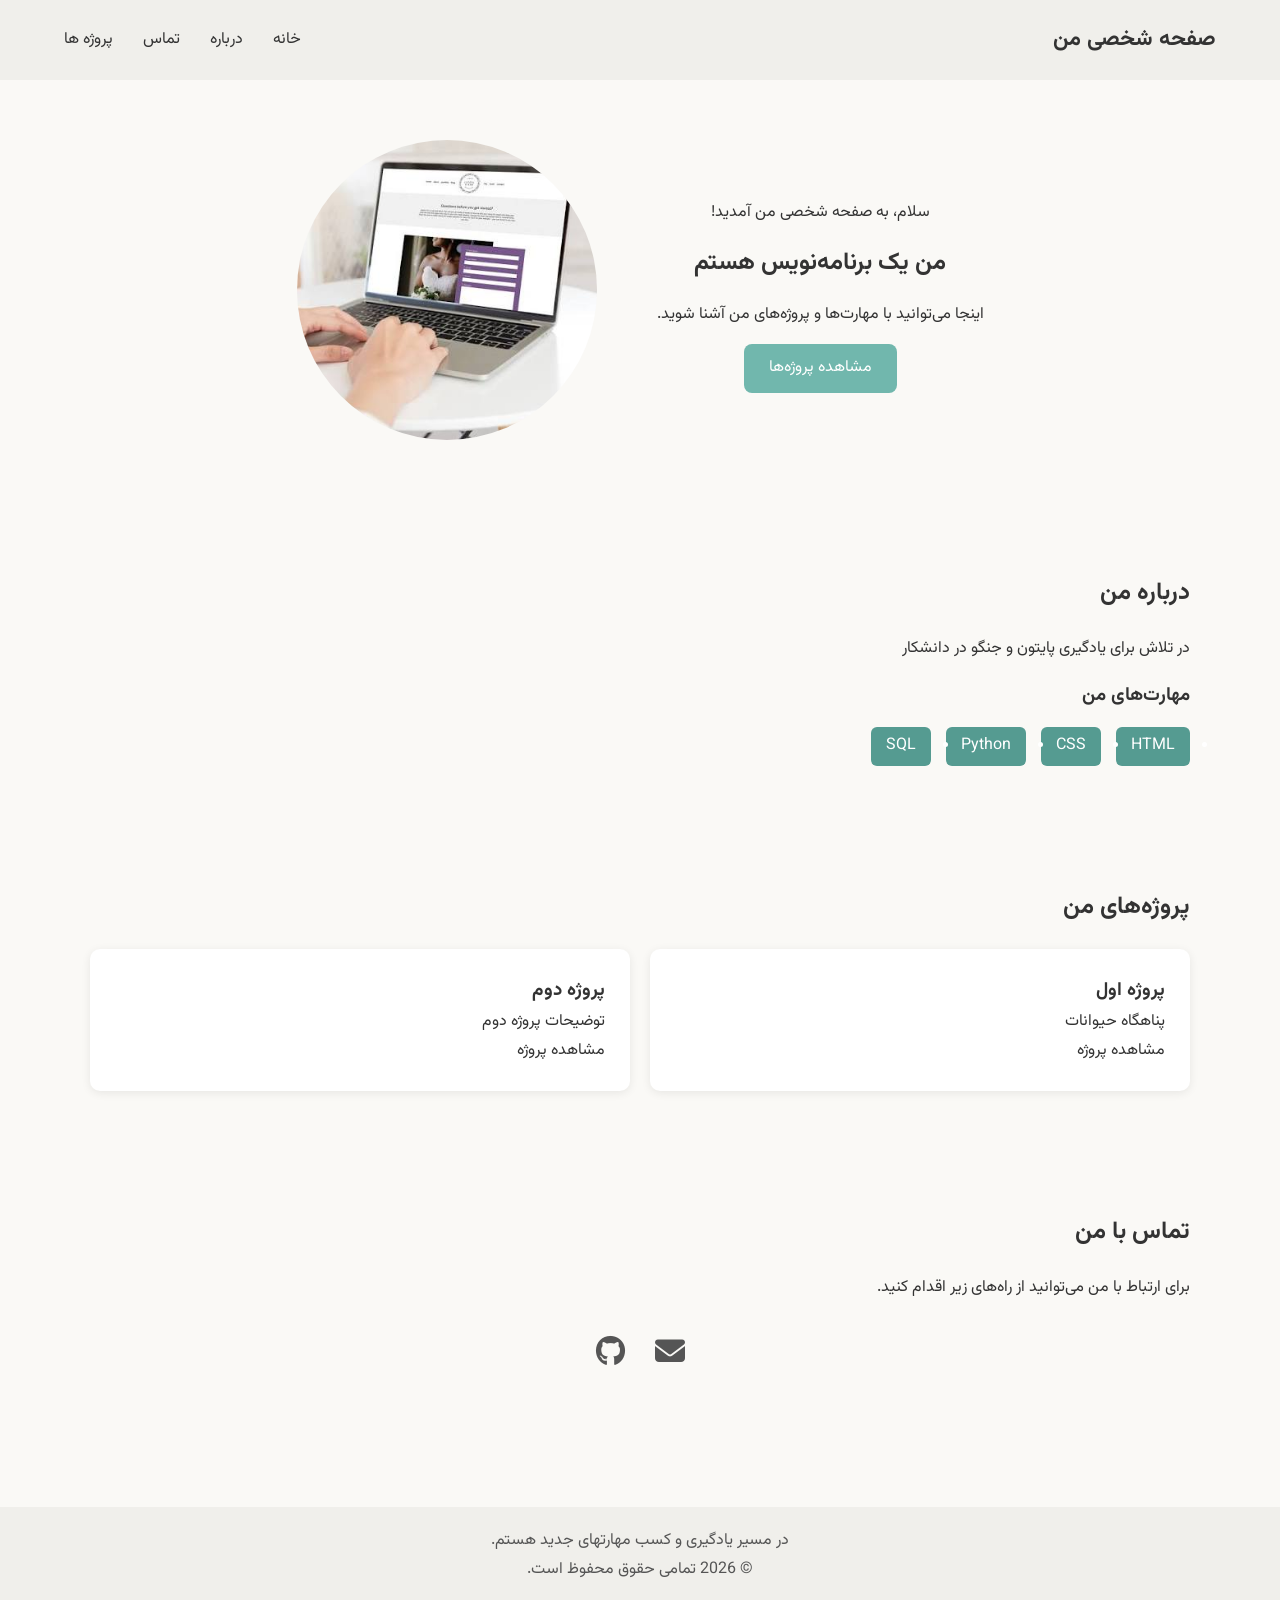
==== index.html @ 2237c5da "first commut for index page" ====
<!doctype html>
<html lang="fa" dir="rtl">
  <head>
    <meta charset="UTF-8" />
    <meta name="viewport" content="width=device-width, initial-scale=1.0" />
    <link rel="stylesheet" href="css/style.css" />
    <link
      rel="stylesheet"
      href="https://cdnjs.cloudflare.com/ajax/libs/font-awesome/6.7.2/css/all.min.css"
    />
    <title>صفحه شخصی</title>
  </head>
  <body>
    <header>
      <div class="logo">صفحه شخصی من</div>
      <nav>
        <ul>
          <li><a href="#home">خانه</a></li>
          <li><a href="#about">درباره</a></li>
          <li><a href="#contact">تماس</a></li>
          <li><a href="#projects">پروژه ها</a></li>
        </ul>
      </nav>
    </header>

    <main>
      <section id="home">
        <div class="home-content">
          <p>سلام، به صفحه شخصی من آمدید!</p>
          <h1>من یک برنامه‌نویس هستم</h1>
          <p>اینجا می‌توانید با مهارت‌ها و پروژه‌های من آشنا شوید.</p>
          <a href="#projects" class="btn">مشاهده پروژه‌ها</a>
        </div>
        <div class="home-image">
          <img src="images/homeImage.jpg" alt="تصویر" />
        </div>
      </section>

      <section id="about">
        <h2>درباره من</h2>
        <p>در تلاش برای یادگیری پایتون و جنگو در دانشکار</p>
        <div class="skills">
          <h3>مهارت‌های من</h3>
          <ul>
            <li>HTML</li>
            <li>CSS</li>
            <li>Python</li>
            <li>SQL</li>
          </ul>
        </div>
      </section>

      <section id="projects">
        <h2>پروژه‌های من</h2>
        <div class="project-list">
          <article class="project-card">
            <h3>پروژه اول</h3>
            <p>پناهگاه حیوانات</p>
            <a href="https://github.com/masisalimi/petshelter" target="_blank"
              >مشاهده پروژه</a
            >
          </article>

          <article class="project-card">
            <h3>پروژه دوم</h3>
            <p>توضیحات پروژه دوم</p>
            <a href="#">مشاهده پروژه</a>
          </article>
        </div>
      </section>

      <section id="contact">
        <h2>تماس با من</h2>
        <p>برای ارتباط با من می‌توانید از راه‌های زیر اقدام کنید.</p>
        <div class="contact-links">
          <a href="mail to:salimi.ma@google.com" aria-label="Email"
            ><i class="fa-solid fa-envelope"></i>
          </a>
          <a
            href="https://github.com/masisalimi"
            target="_blank"
            aria-label="GitHub"
          >
            <i class="fa-brands fa-github"></i
          ></a>
        </div>
      </section>
    </main>
    <footer>
      <p>در مسیر یادگیری و کسب مهارتهای جدید هستم.</p>
      <p>© 2026 تمامی حقوق محفوظ است.</p>
    </footer>
  </body>
</html>
---- css/style.css ----
/* CSS Reset */
* {
  margin: 0;
  padding: 0;
  box-sizing: border-box;
}

@font-face {
    font-family: 'Vazirmatn';
    src: url('../fonts/Vazirmatn[wght].woff2') format('woff2');
    font-weight: 100 900;
    font-style: normal;
    font-display: swap;
}

body {
  font-family: 'Vazirmatn', sans-serif;  
  background-color: #faf9f6;
  color: #333;   
  line-height: 1.8;
}

header {
  display: flex;
  justify-content: space-between;
  align-items: center;
  height: 80px;
  padding: 20px 5%;
  background-color: #f0efeb;
}

.logo {
  font-size: 22px;
  font-weight: bold;
  color: #333;
}

nav ul {    
  display: flex;
  gap: 30px;
  list-style: none;
}

a {
    text-decoration: none;
    color: #333;
    transition: color 0.3s;
}

nav a:hover {
  color: #559b91;
}


main {
  width: 90%;
  max-width: 1100px;
  margin: 0 auto;
}

section {
  padding: 60px 0;
}

section h2 {
  margin-bottom: 20px;
}

#home {
    min-height: 400px;
    display: flex;
    justify-content: center;
    align-items: center;
    gap: 60px;
}

.home-content {
    display: flex;
    flex-direction: column;
    align-items: center;
    text-align: center;
    gap: 15px;
}

.home-image img {
    width: 300px;
    height: 300px;
    object-fit: cover;
    border-radius: 50%;    
}

.btn {
    background-color: #71b7ad;
    color: #ffffff;
    padding: 10px 25px;
    display: inline-block;
    border-radius: 8px;
    transition: background-color 0.3s;
}

.btn:hover {
    background-color: #559b91;
}

.skills h3 {
    margin: 15px 0;
}
.skills ul {
    display: flex;
    gap: 15px;
}

.skills li {    
    background-color: #559b91;
    color: #ffffff;
    border-radius: 6px;
    padding: 5px 15px;
}

.project-card a:hover {
  color: #559b91;
}

.project-list {
    display: grid;
    grid-template-columns: repeat(2, 1fr);
    gap: 20px;
}

.project-card {
    background-color: #ffffff;
    padding: 25px;
    border-radius: 10px;
    box-shadow: 0 2px 10px rgba(0, 0, 0, 0.08);
}

.contact-links {
    display: flex;       
    gap: 30px;
    text-align: center;
    justify-content: center;
    padding: 25px;
    
}
/* .contact-links a {
    background-color: #559b91;
    color: #ffffff;
    border-radius: 6px;
    padding: 5px 15px;
} */
.contact-links a {
    font-size: 30px;
    color: #555;
    transition: color 0.3s;
}

.contact-links a:hover {
    color: #71b7ad;
}

footer {
    background-color: #f0efeb;
    color: #555;
    text-align: center;
    padding: 20px;
    margin-top: 40px;
}
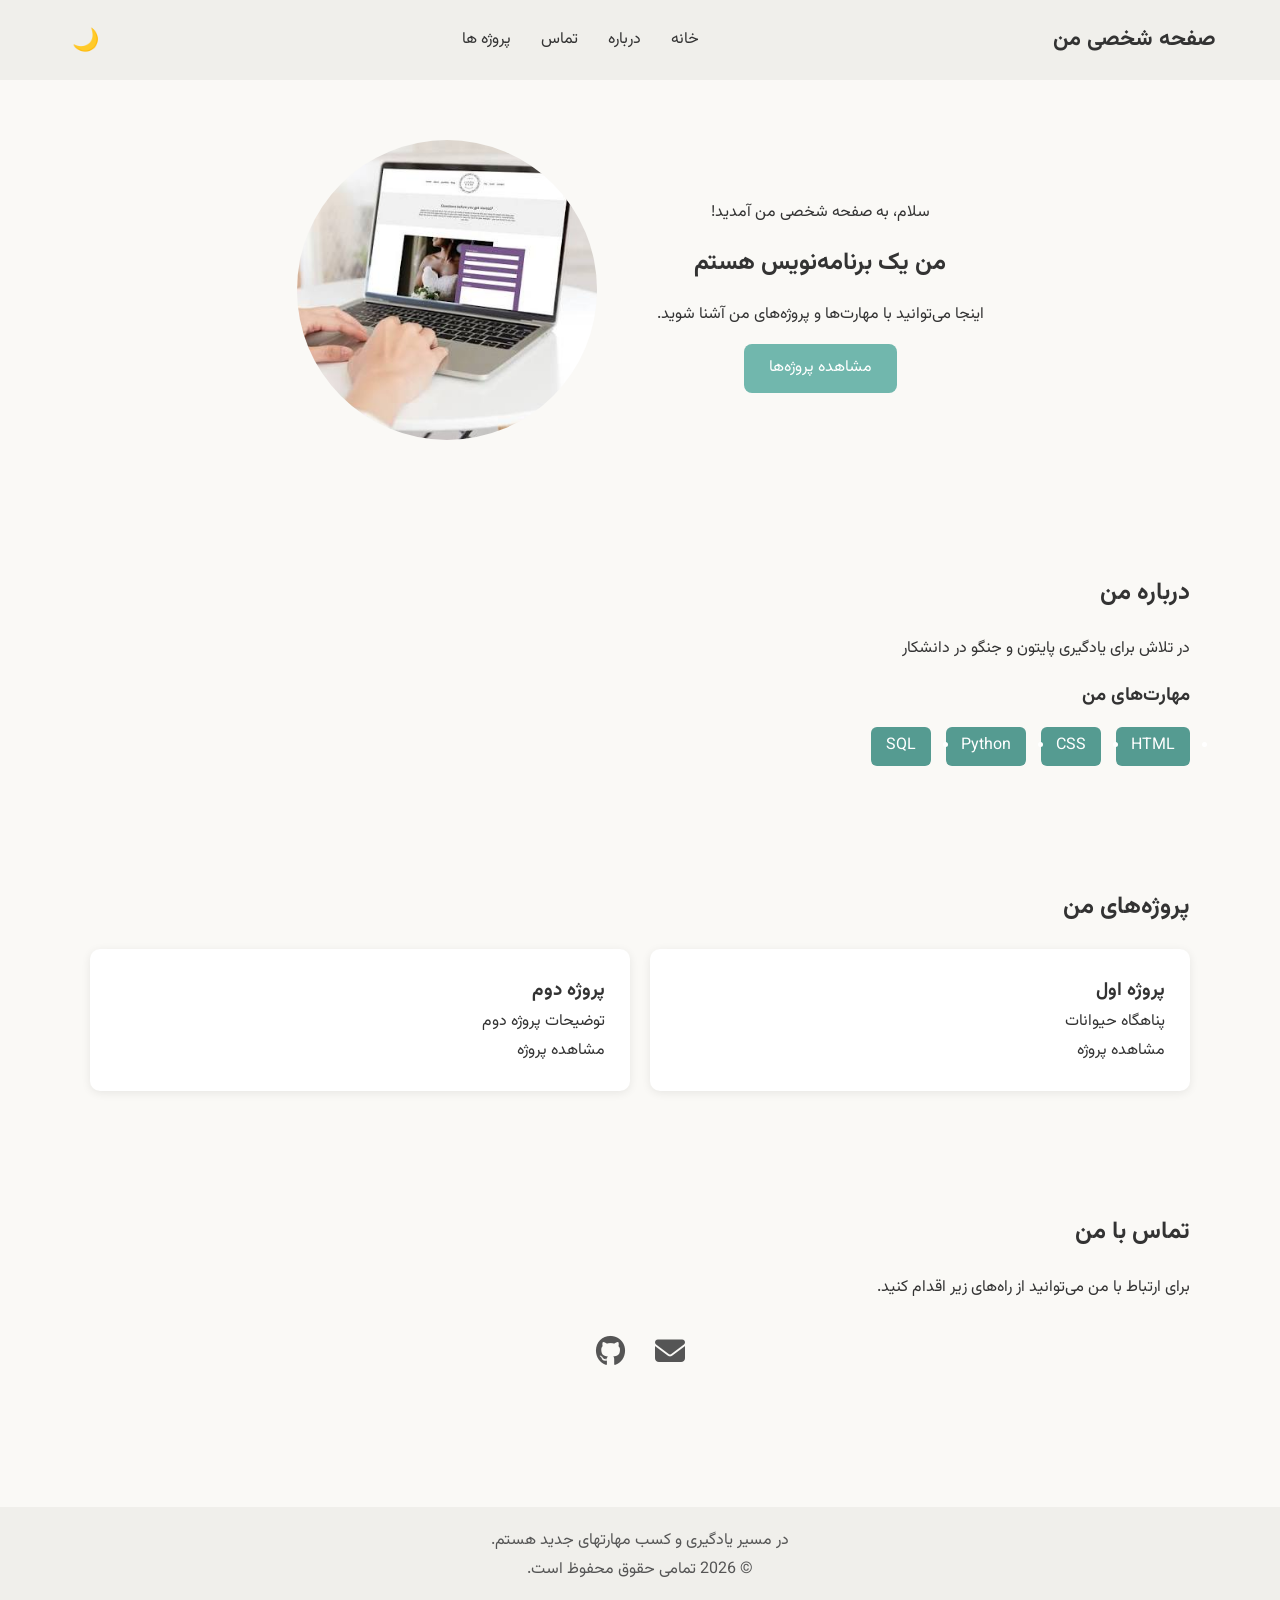
==== commit 5eeb0f2b: "add darkmode and top button" ====
--- a/index.html
+++ b/index.html
@@ -8,8 +8,10 @@
       rel="stylesheet"
       href="https://cdnjs.cloudflare.com/ajax/libs/font-awesome/6.7.2/css/all.min.css"
     />
+    <script src="js/script.js" defer></script>
     <title>صفحه شخصی</title>
   </head>
+
   <body>
     <header>
       <div class="logo">صفحه شخصی من</div>
@@ -21,6 +23,7 @@
           <li><a href="#projects">پروژه ها</a></li>
         </ul>
       </nav>
+      <button id="theme-toggle">🌙</button>
     </header>
 
     <main>
@@ -88,7 +91,8 @@
     </main>
     <footer>
       <p>در مسیر یادگیری و کسب مهارتهای جدید هستم.</p>
-      <p>© 2026 تمامی حقوق محفوظ است.</p>
+      <p>© <span id="year"></span> تمامی حقوق محفوظ است.</p>
     </footer>
+    <button id="back-to-top" title="بازگشت به بالا">↑</button>
   </body>
 </html>
--- a/css/style.css
+++ b/css/style.css
@@ -164,4 +164,59 @@
     text-align: center;
     padding: 20px;
     margin-top: 40px;
+}
+#back-to-top {
+    position: fixed;
+    bottom: 25px;
+    left: 25px;
+    width: 45px;
+    height: 45px;
+    border: none;
+    border-radius: 50%;
+    background-color: #71b7ad;
+    color: white;
+    font-size: 24px;
+    cursor: pointer;
+    display: none;
+}
+
+#theme-toggle {
+    font-size: 22px;
+    border: none;
+    background: transparent;
+    cursor: pointer;
+    padding: 8px;
+}
+
+body.dark-mode {
+    background-color: #222;
+    color: #f5f5f5;
+}
+
+body.dark-mode header,
+body.dark-mode footer {
+    background-color: #333;
+}
+
+body.dark-mode .project-card {
+    background-color: #444;
+    color: #fff;
+}
+body.dark-mode nav a {
+    color: #f5f5f5;
+}
+
+body.dark-mode nav a:hover {
+    color: #71b7ad;
+}
+
+@media (max-width: 768px) {
+    #home {
+        flex-direction: column;
+        gap: 30px;
+    }
+
+    .project-list {
+        grid-template-columns: 1fr;
+    }
 }
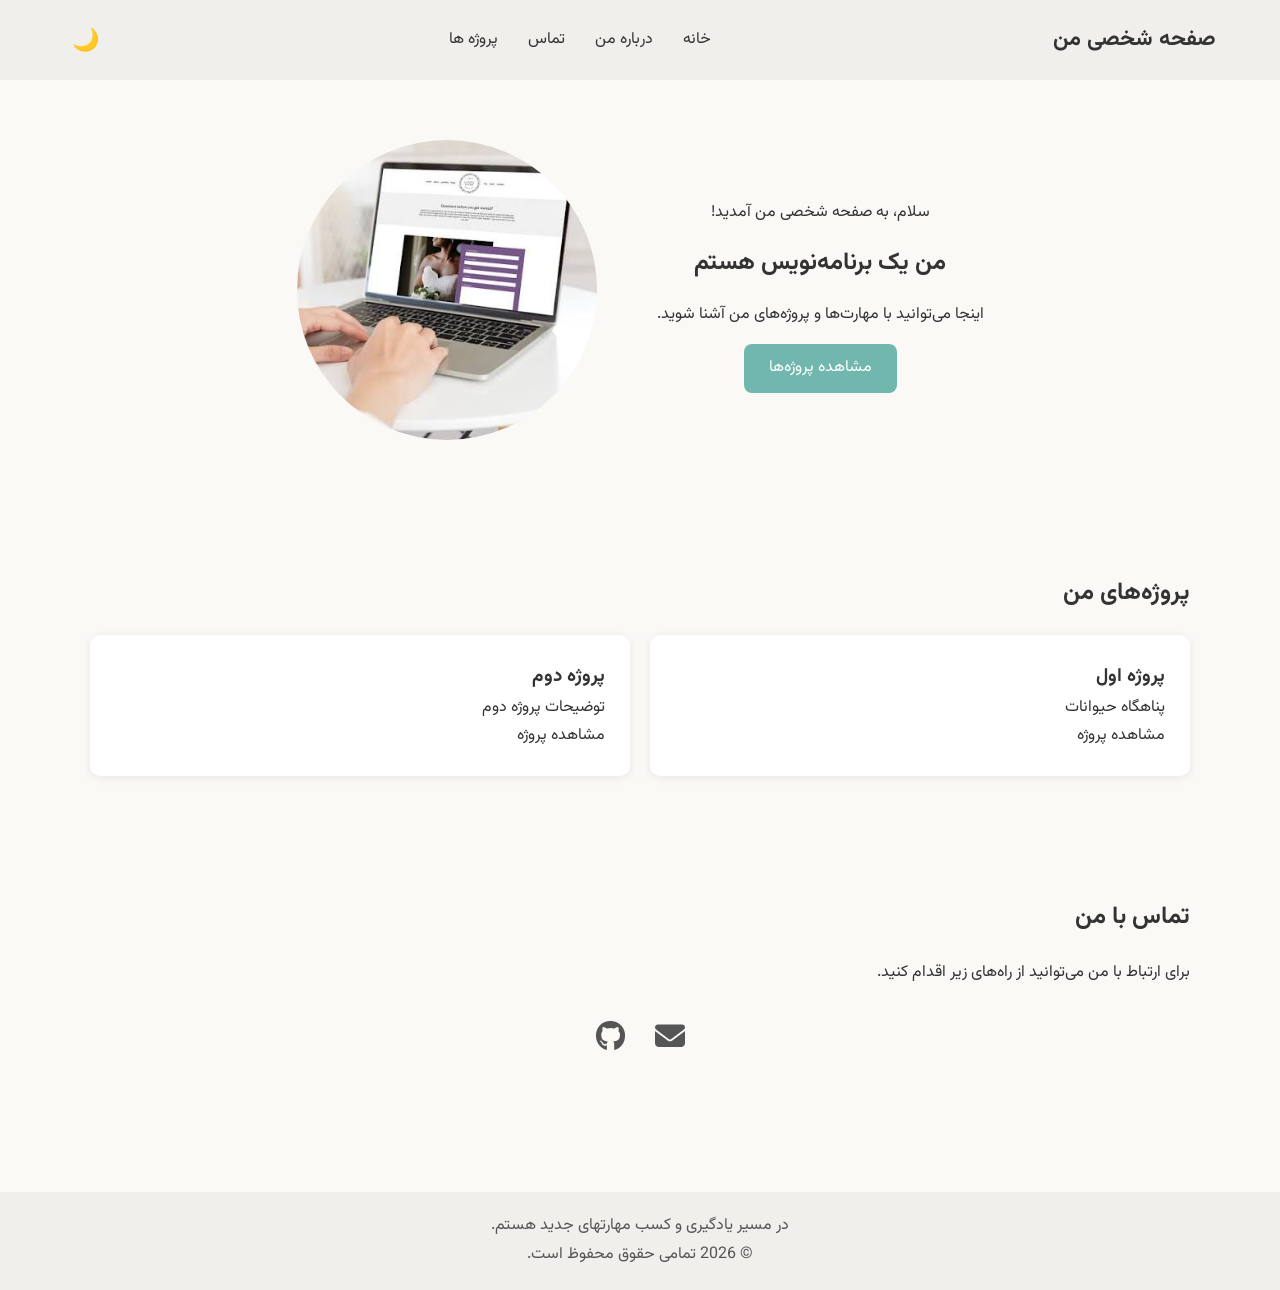
==== commit d209b5f2: "separated page for about" ====
--- a/index.html
+++ b/index.html
@@ -18,7 +18,7 @@
       <nav>
         <ul>
           <li><a href="#home">خانه</a></li>
-          <li><a href="#about">درباره</a></li>
+          <li><a href="about.html">درباره من</a></li>
           <li><a href="#contact">تماس</a></li>
           <li><a href="#projects">پروژه ها</a></li>
         </ul>
@@ -39,19 +39,7 @@
         </div>
       </section>
 
-      <section id="about">
-        <h2>درباره من</h2>
-        <p>در تلاش برای یادگیری پایتون و جنگو در دانشکار</p>
-        <div class="skills">
-          <h3>مهارت‌های من</h3>
-          <ul>
-            <li>HTML</li>
-            <li>CSS</li>
-            <li>Python</li>
-            <li>SQL</li>
-          </ul>
-        </div>
-      </section>
+     
 
       <section id="projects">
         <h2>پروژه‌های من</h2>
--- a/css/style.css
+++ b/css/style.css
@@ -108,6 +108,7 @@
 .skills ul {
     display: flex;
     gap: 15px;
+    list-style: none;
 }
 
 .skills li {    
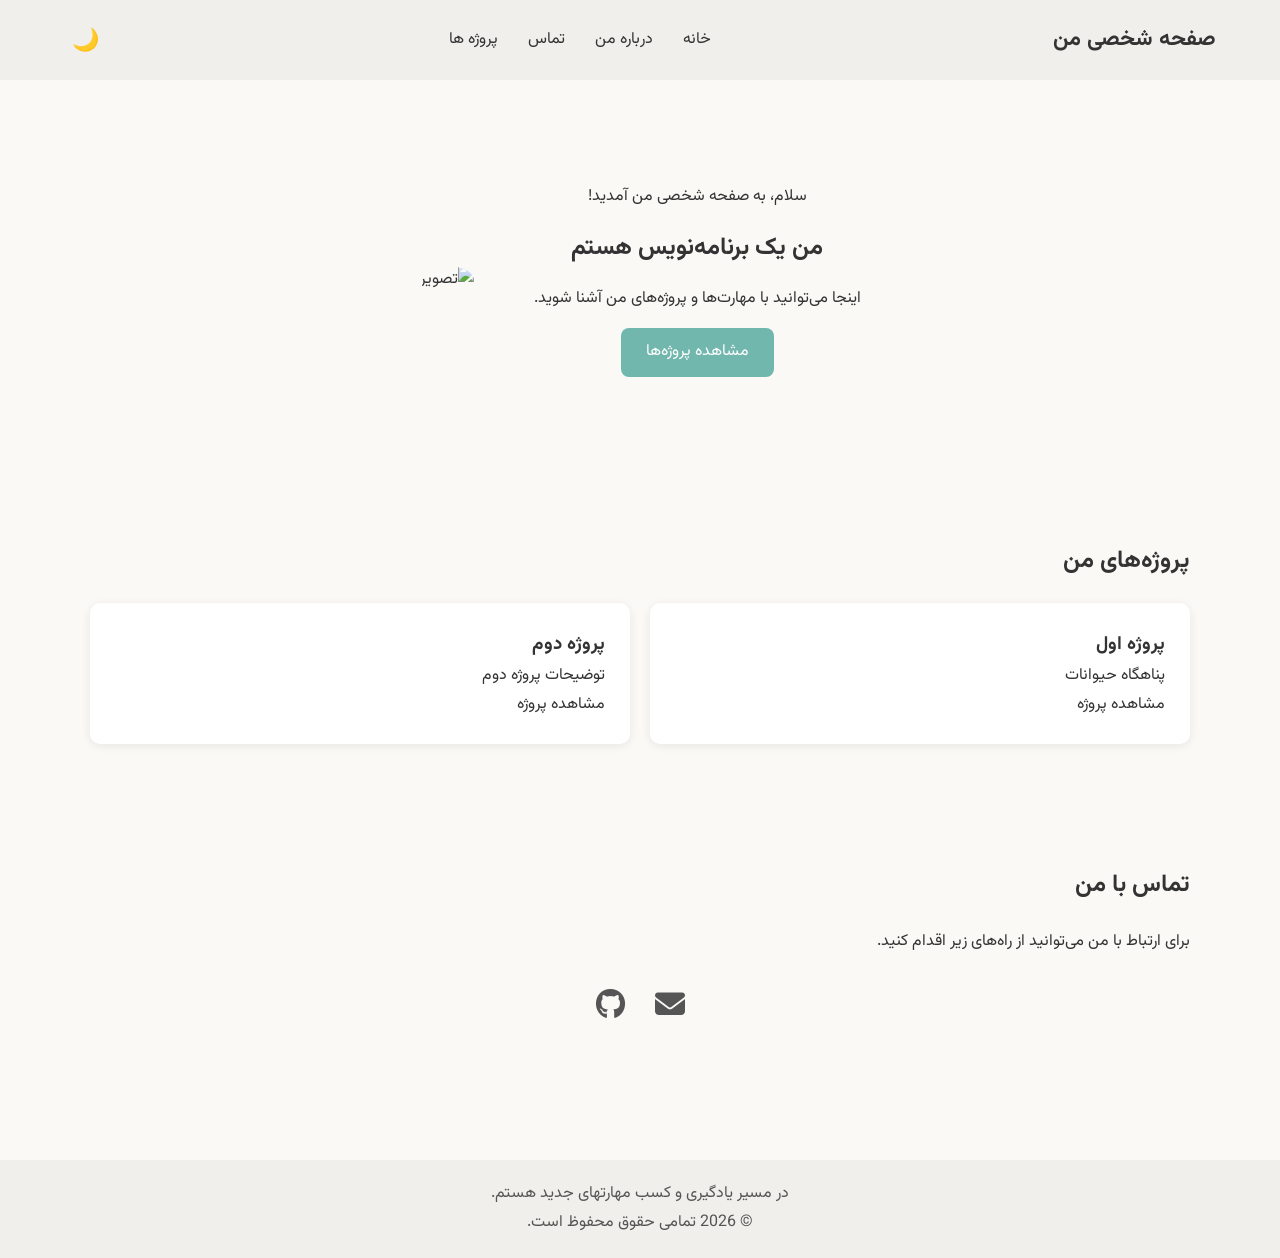
==== commit ce7a1a07: "change image" ====
--- a/index.html
+++ b/index.html
@@ -35,7 +35,7 @@
           <a href="#projects" class="btn">مشاهده پروژه‌ها</a>
         </div>
         <div class="home-image">
-          <img src="images/homeImage.jpg" alt="تصویر" />
+          <img src="images/homeImage1.jpg" alt="تصویر" />
         </div>
       </section>
 
